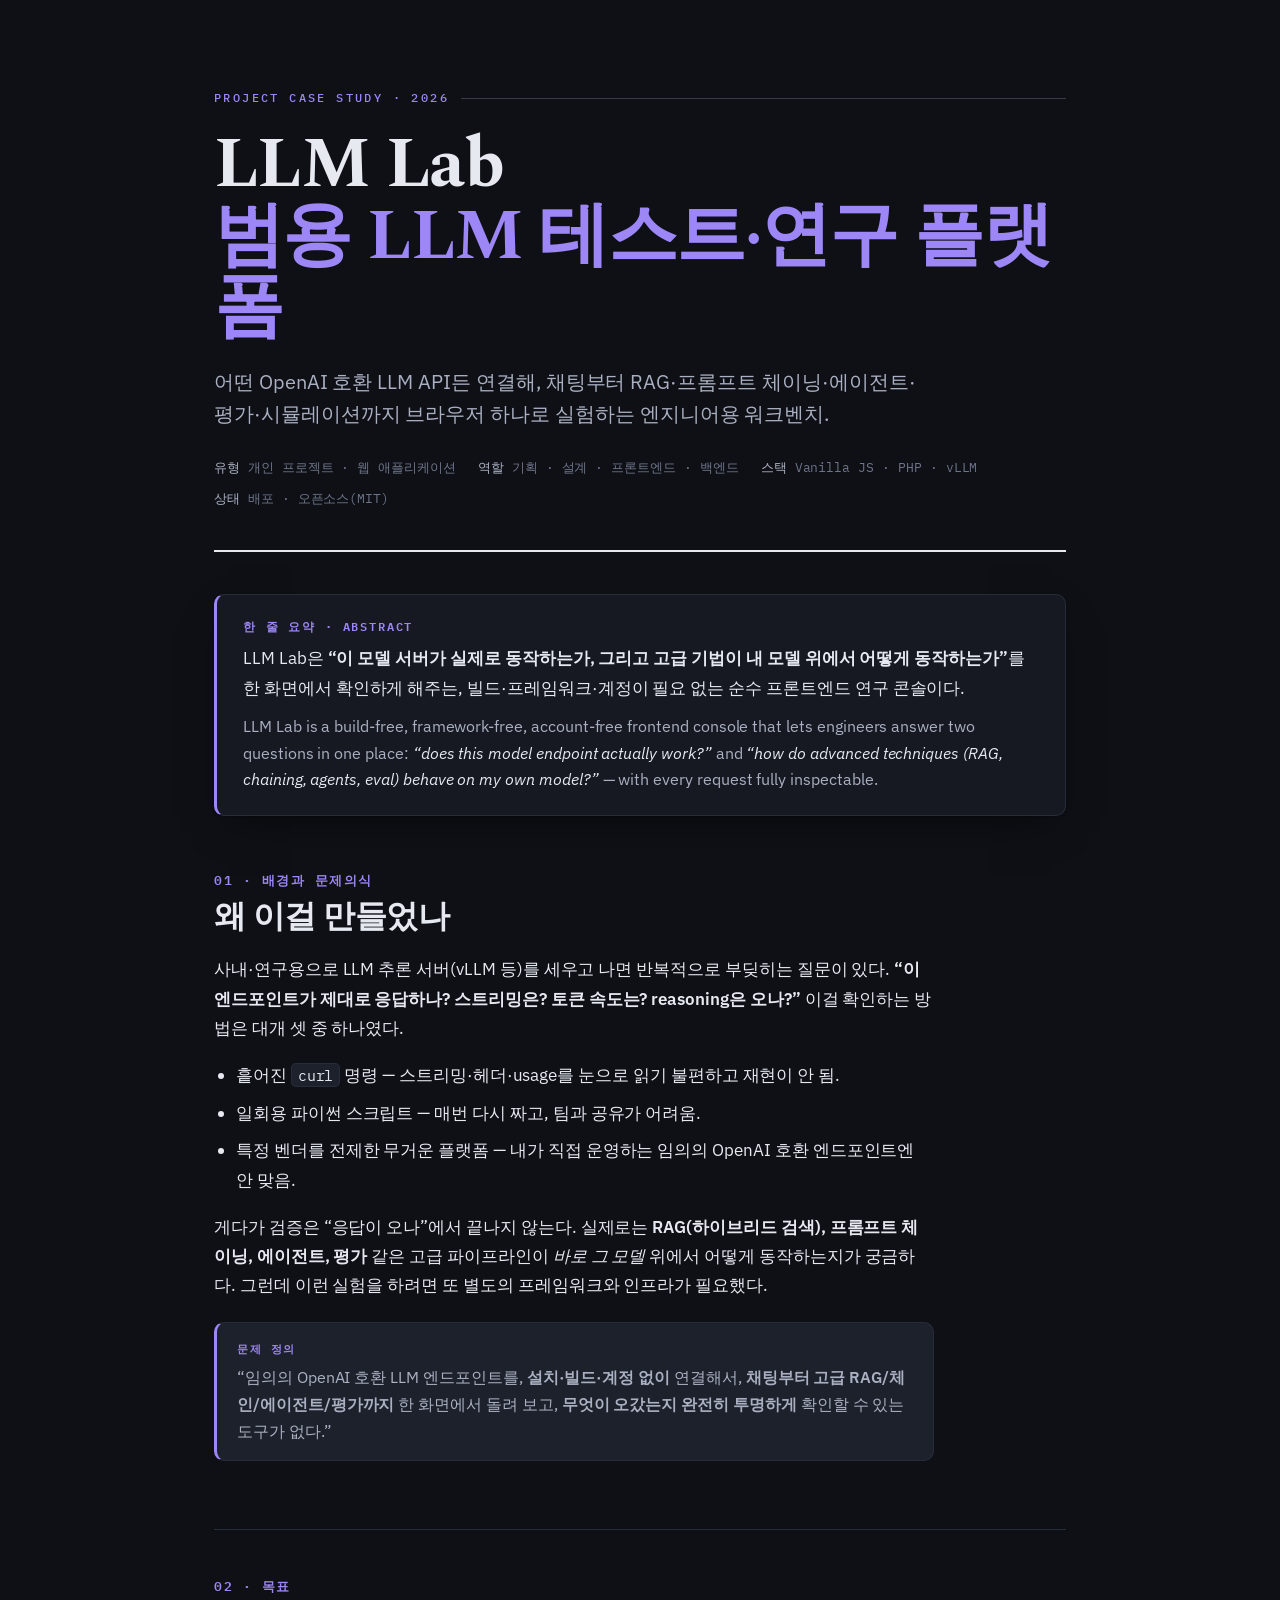
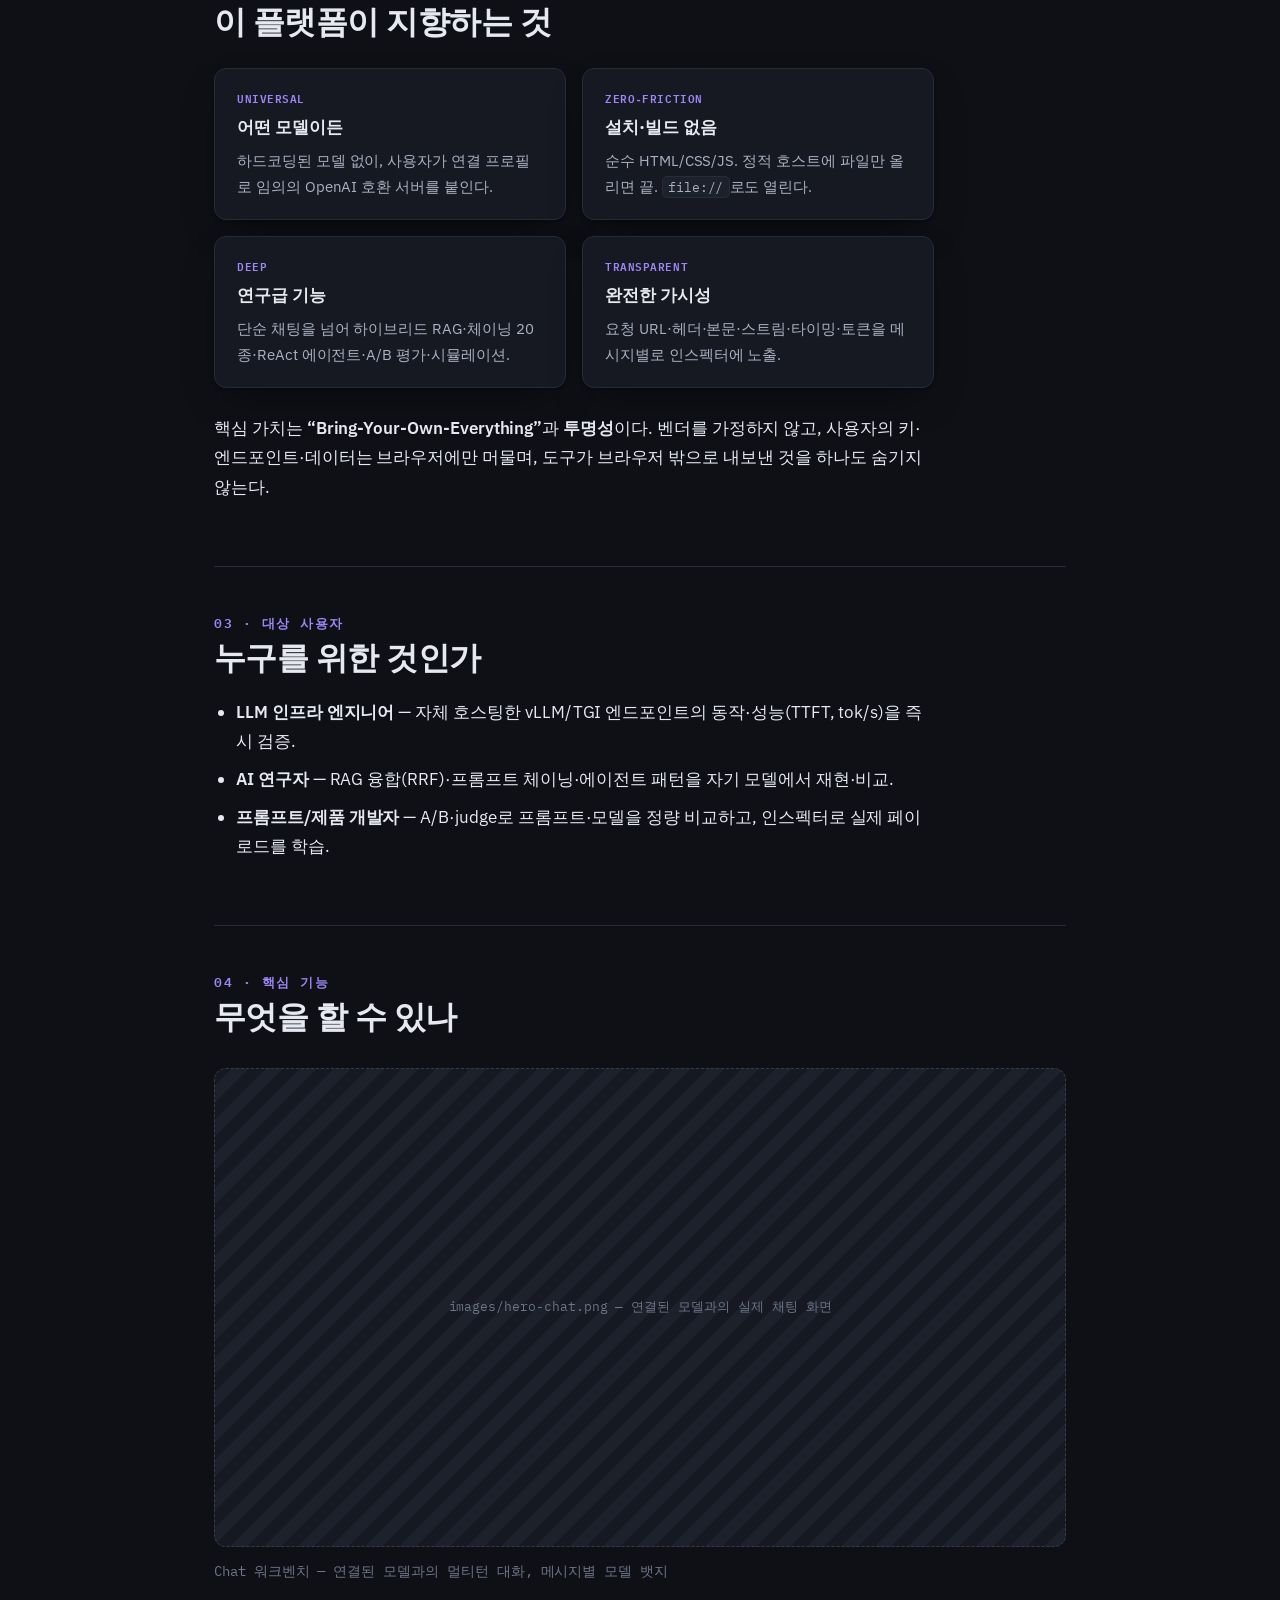
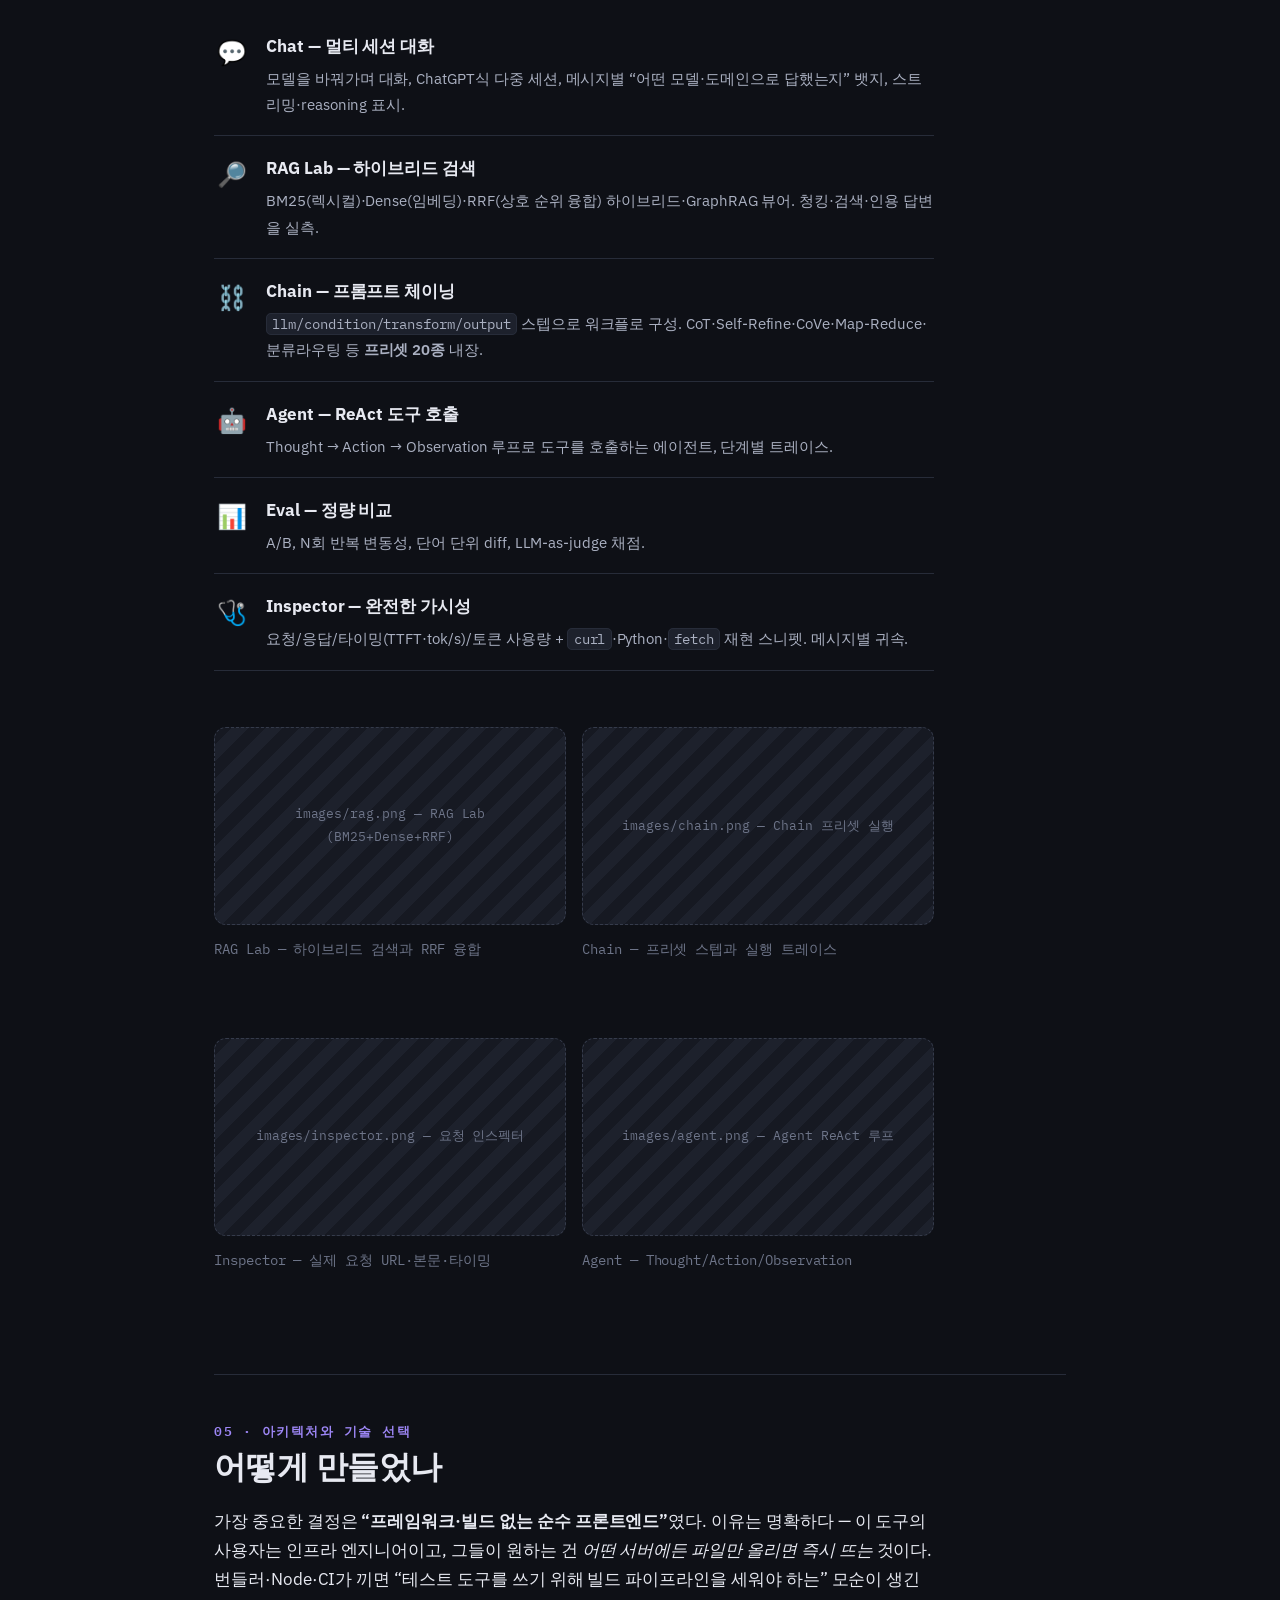
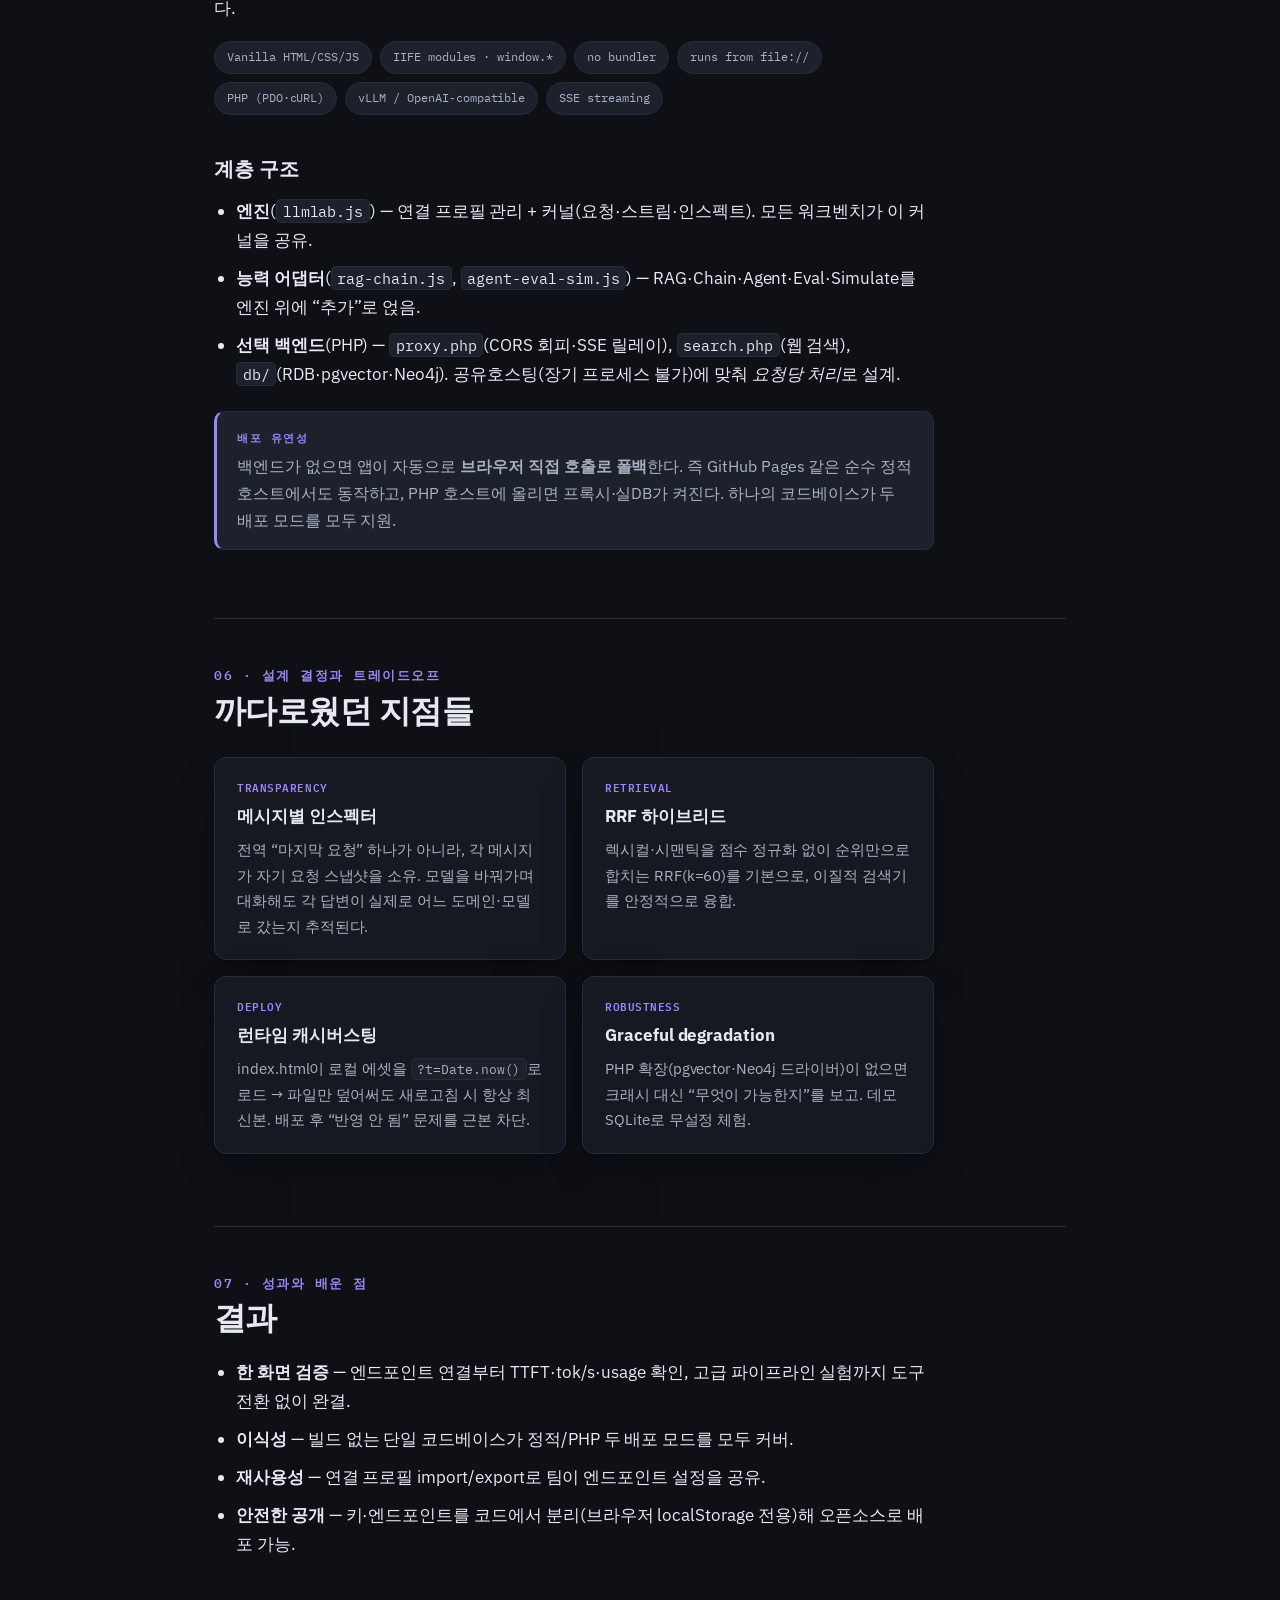
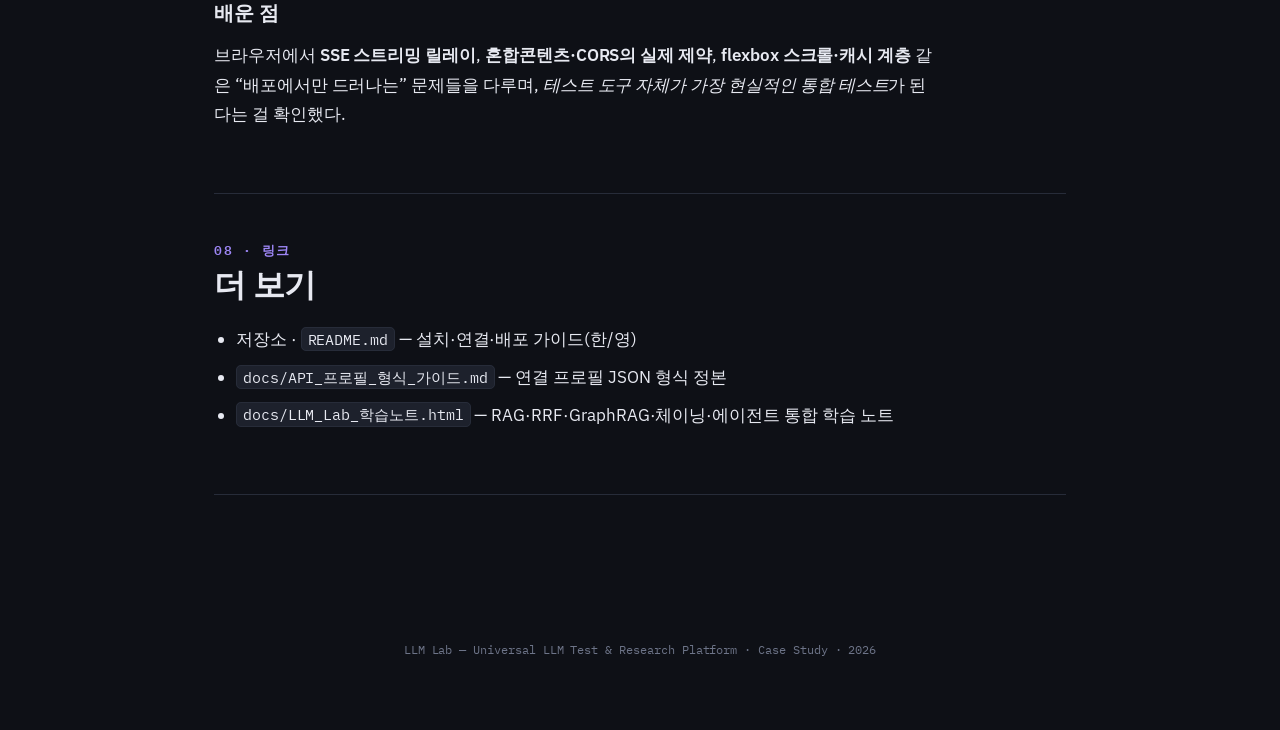
==== docs/CASE_STUDY.html @ c9012549 "Initial commit — LLM Lab: Universal LLM Test & Research Platform Pure-frontend, bring-your-own-key w" ====
<!doctype html>
<html lang="ko" data-theme="dark">
<head>
<meta charset="UTF-8">
<title>LLM Lab — 프로젝트 케이스 스터디</title>
<meta name="viewport" content="width=device-width, initial-scale=1">
<link rel="preconnect" href="https://fonts.googleapis.com">
<link rel="preconnect" href="https://fonts.gstatic.com" crossorigin>
<link rel="stylesheet" href="https://fonts.googleapis.com/css2?family=Spectral:ital,wght@0,400;0,500;0,600;0,700;1,400&family=IBM+Plex+Sans:wght@400;500;600&family=IBM+Plex+Mono:wght@400;500;600&display=swap">
<style>
  :root{
    --paper:#0e1016; --surface:#161922; --surface-2:#1d212c;
    --ink:#e7e9f1; --ink-soft:#aab0c1; --faint:#6d7488;
    --border:#272c39; --border-strong:#353b4b;
    --accent:#9d86f5; --accent-bg:rgba(157,134,245,.14); --accent-line:rgba(157,134,245,.34);
    --amber:#e0954a; --teal:#3ec2be; --good:#3ec489;
    --shadow:0 1px 2px rgba(0,0,0,.3),0 16px 40px -16px rgba(0,0,0,.6);
    --measure:72ch;
  }
  *{box-sizing:border-box;}
  html{-webkit-text-size-adjust:100%; scroll-behavior:smooth;}
  body{margin:0; background:var(--paper); color:var(--ink); font-family:"IBM Plex Sans",system-ui,sans-serif; font-size:17px; line-height:1.72; letter-spacing:-.003em; -webkit-font-smoothing:antialiased;}
  .wrap{max-width:900px; margin:0 auto; padding:0 24px;}
  header.top{padding:88px 0 40px; border-bottom:2px solid var(--ink);}
  .eyebrow{font-family:"IBM Plex Mono",monospace; font-size:12px; font-weight:500; letter-spacing:.2em; text-transform:uppercase; color:var(--accent); display:flex; align-items:center; gap:12px;}
  .eyebrow::after{content:""; height:1px; flex:1; background:var(--border-strong);}
  h1{font-family:"Spectral",serif; font-weight:700; font-size:clamp(2.6rem,7vw,4.4rem); line-height:1.02; letter-spacing:-.022em; margin:.3em 0 .3em; text-wrap:balance;}
  h1 .a{color:var(--accent);}
  .dek{font-size:1.22rem; line-height:1.6; color:var(--ink-soft); max-width:60ch; margin:0;}
  .meta{margin-top:28px; display:flex; flex-wrap:wrap; gap:10px 22px; font-family:"IBM Plex Mono",monospace; font-size:12.5px; color:var(--faint);}
  .meta b{color:var(--ink-soft); font-weight:500;}
  main{padding:8px 0 100px;}
  section{padding:46px 0; border-bottom:1px solid var(--border);}
  .kicker{font-family:"IBM Plex Mono",monospace; font-size:12.5px; font-weight:600; letter-spacing:.12em; text-transform:uppercase; color:var(--accent);}
  h2{font-family:"Spectral",serif; font-weight:600; font-size:2rem; line-height:1.14; letter-spacing:-.016em; margin:.25em 0 .6em; text-wrap:balance;}
  h3{font-family:"Spectral",serif; font-weight:600; font-size:1.28rem; margin:1.8em 0 .5em;}
  p{margin:0 0 1.05em; max-width:var(--measure);}
  strong{font-weight:600;} em{font-style:italic; color:var(--ink);}
  a{color:var(--accent); text-decoration:none; border-bottom:1px solid var(--accent-line);}
  code{font-family:"IBM Plex Mono",monospace; font-size:.9em; background:var(--surface-2); border:1px solid var(--border); border-radius:5px; padding:.08em .38em;}
  ul.body,ol.body{max-width:var(--measure); padding-left:22px; margin:0 0 1.05em;}
  ul.body li,ol.body li{margin-bottom:.5em;}
  .abstract{background:var(--surface); border:1px solid var(--border); border-left:3px solid var(--accent); border-radius:10px; padding:22px 26px; box-shadow:var(--shadow); margin:34px 0 8px;}
  .abstract .lab{font-family:"IBM Plex Mono",monospace; font-size:11.5px; font-weight:600; letter-spacing:.16em; text-transform:uppercase; color:var(--accent); margin-bottom:8px;}
  .abstract p{margin:0 0 .6em; max-width:none;}
  .abstract p:last-child{margin-bottom:0;}
  .abstract .en{color:var(--ink-soft); font-size:.97rem;}
  figure{margin:30px 0; max-width:var(--measure);}
  figure img{width:100%; height:auto; display:block; border:1px solid var(--border); border-radius:12px; box-shadow:var(--shadow); background:var(--surface-2);}
  figure.wide{max-width:none;}
  figcaption{font-size:.9rem; color:var(--faint); margin-top:12px; font-family:"IBM Plex Mono",monospace;}
  .imgph{width:100%; aspect-ratio:16/9; border:1px dashed var(--border-strong); border-radius:12px; background:repeating-linear-gradient(135deg,var(--surface) 0 12px,var(--surface-2) 12px 24px); display:flex; align-items:center; justify-content:center; color:var(--faint); font-family:"IBM Plex Mono",monospace; font-size:13px; text-align:center; padding:20px;}
  .grid2{display:grid; grid-template-columns:1fr 1fr; gap:16px; margin:26px 0; max-width:var(--measure);}
  @media(max-width:640px){.grid2{grid-template-columns:1fr;}}
  .card{background:var(--surface); border:1px solid var(--border); border-radius:12px; padding:20px 22px; box-shadow:var(--shadow);}
  .card .cn{font-family:"IBM Plex Mono",monospace; font-size:11px; letter-spacing:.05em; text-transform:uppercase; color:var(--accent); font-weight:600;}
  .card h4{margin:5px 0 6px; font-size:1.05rem;}
  .card p{margin:0; font-size:.93rem; color:var(--ink-soft); max-width:none;}
  .pills{display:flex; flex-wrap:wrap; gap:8px; margin:18px 0; max-width:var(--measure);}
  .pill{font-family:"IBM Plex Mono",monospace; font-size:12px; padding:5px 12px; border-radius:20px; background:var(--surface-2); border:1px solid var(--border); color:var(--ink-soft);}
  .note{background:var(--surface-2); border:1px solid var(--border); border-left:3px solid var(--accent); border-radius:10px; padding:16px 20px; margin:22px 0; max-width:var(--measure); font-size:.97rem; color:var(--ink-soft);}
  .note .lab{font-family:"IBM Plex Mono",monospace; font-size:11px; font-weight:600; letter-spacing:.14em; text-transform:uppercase; color:var(--accent); margin-bottom:6px;}
  .feat{display:flex; gap:16px; padding:18px 0; border-bottom:1px solid var(--border); max-width:var(--measure);}
  .feat:last-child{border-bottom:none;}
  .feat .ic{font-size:1.5rem; flex:none; width:36px; text-align:center;}
  .feat h4{margin:0 0 4px; font-size:1.06rem;}
  .feat p{margin:0; font-size:.95rem; color:var(--ink-soft); max-width:none;}
  .timeline{max-width:var(--measure); margin:20px 0;}
  .tl{display:flex; gap:16px; padding:10px 0;}
  .tl .n{font-family:"IBM Plex Mono",monospace; color:var(--accent); font-weight:600; flex:none; width:2.2em;}
  .tl .t{color:var(--ink-soft); font-size:.96rem;}
  footer{padding:44px 0 70px; color:var(--faint); font-family:"IBM Plex Mono",monospace; font-size:12px; text-align:center; line-height:1.8;}
  :focus-visible{outline:2px solid var(--accent); outline-offset:2px; border-radius:3px;}
</style>
</head>
<body>
<div class="wrap">
  <header class="top">
    <div class="eyebrow">Project Case Study · 2026</div>
    <h1>LLM Lab<br><span class="a">범용 LLM 테스트·연구 플랫폼</span></h1>
    <p class="dek">어떤 OpenAI 호환 LLM API든 연결해, 채팅부터 RAG·프롬프트 체이닝·에이전트·평가·시뮬레이션까지 브라우저 하나로 실험하는 엔지니어용 워크벤치.</p>
    <div class="meta">
      <span><b>유형</b> 개인 프로젝트 · 웹 애플리케이션</span>
      <span><b>역할</b> 기획 · 설계 · 프론트엔드 · 백엔드</span>
      <span><b>스택</b> Vanilla JS · PHP · vLLM</span>
      <span><b>상태</b> 배포 · 오픈소스(MIT)</span>
    </div>
  </header>

  <main>
    <div class="abstract">
      <div class="lab">한 줄 요약 · Abstract</div>
      <p>LLM Lab은 <strong>“이 모델 서버가 실제로 동작하는가, 그리고 고급 기법이 내 모델 위에서 어떻게 동작하는가”</strong>를 한 화면에서 확인하게 해주는, 빌드·프레임워크·계정이 필요 없는 순수 프론트엔드 연구 콘솔이다.</p>
      <p class="en">LLM Lab is a build‑free, framework‑free, account‑free frontend console that lets engineers answer two questions in one place: <em>“does this model endpoint actually work?”</em> and <em>“how do advanced techniques (RAG, chaining, agents, eval) behave on my own model?”</em> — with every request fully inspectable.</p>
    </div>

    <section>
      <div class="kicker">01 · 배경과 문제의식</div>
      <h2>왜 이걸 만들었나</h2>
      <p>사내·연구용으로 LLM 추론 서버(vLLM 등)를 세우고 나면 반복적으로 부딪히는 질문이 있다. <strong>“이 엔드포인트가 제대로 응답하나? 스트리밍은? 토큰 속도는? reasoning은 오나?”</strong> 이걸 확인하는 방법은 대개 셋 중 하나였다.</p>
      <ul class="body">
        <li>흩어진 <code>curl</code> 명령 — 스트리밍·헤더·usage를 눈으로 읽기 불편하고 재현이 안 됨.</li>
        <li>일회용 파이썬 스크립트 — 매번 다시 짜고, 팀과 공유가 어려움.</li>
        <li>특정 벤더를 전제한 무거운 플랫폼 — 내가 직접 운영하는 임의의 OpenAI 호환 엔드포인트엔 안 맞음.</li>
      </ul>
      <p>게다가 검증은 “응답이 오나”에서 끝나지 않는다. 실제로는 <strong>RAG(하이브리드 검색), 프롬프트 체이닝, 에이전트, 평가</strong> 같은 고급 파이프라인이 <em>바로 그 모델</em> 위에서 어떻게 동작하는지가 궁금하다. 그런데 이런 실험을 하려면 또 별도의 프레임워크와 인프라가 필요했다.</p>
      <div class="note"><div class="lab">문제 정의</div>“임의의 OpenAI 호환 LLM 엔드포인트를, <strong>설치·빌드·계정 없이</strong> 연결해서, <strong>채팅부터 고급 RAG/체인/에이전트/평가까지</strong> 한 화면에서 돌려 보고, <strong>무엇이 오갔는지 완전히 투명하게</strong> 확인할 수 있는 도구가 없다.”</div>
    </section>

    <section>
      <div class="kicker">02 · 목표</div>
      <h2>이 플랫폼이 지향하는 것</h2>
      <div class="grid2">
        <div class="card"><div class="cn">Universal</div><h4>어떤 모델이든</h4><p>하드코딩된 모델 없이, 사용자가 연결 프로필로 임의의 OpenAI 호환 서버를 붙인다.</p></div>
        <div class="card"><div class="cn">Zero‑friction</div><h4>설치·빌드 없음</h4><p>순수 HTML/CSS/JS. 정적 호스트에 파일만 올리면 끝. <code>file://</code>로도 열린다.</p></div>
        <div class="card"><div class="cn">Deep</div><h4>연구급 기능</h4><p>단순 채팅을 넘어 하이브리드 RAG·체이닝 20종·ReAct 에이전트·A/B 평가·시뮬레이션.</p></div>
        <div class="card"><div class="cn">Transparent</div><h4>완전한 가시성</h4><p>요청 URL·헤더·본문·스트림·타이밍·토큰을 메시지별로 인스펙터에 노출.</p></div>
      </div>
      <p>핵심 가치는 <strong>“Bring‑Your‑Own‑Everything”</strong>과 <strong>투명성</strong>이다. 벤더를 가정하지 않고, 사용자의 키·엔드포인트·데이터는 브라우저에만 머물며, 도구가 브라우저 밖으로 내보낸 것을 하나도 숨기지 않는다.</p>
    </section>

    <section>
      <div class="kicker">03 · 대상 사용자</div>
      <h2>누구를 위한 것인가</h2>
      <ul class="body">
        <li><strong>LLM 인프라 엔지니어</strong> — 자체 호스팅한 vLLM/TGI 엔드포인트의 동작·성능(TTFT, tok/s)을 즉시 검증.</li>
        <li><strong>AI 연구자</strong> — RAG 융합(RRF)·프롬프트 체이닝·에이전트 패턴을 자기 모델에서 재현·비교.</li>
        <li><strong>프롬프트/제품 개발자</strong> — A/B·judge로 프롬프트·모델을 정량 비교하고, 인스펙터로 실제 페이로드를 학습.</li>
      </ul>
    </section>

    <section>
      <div class="kicker">04 · 핵심 기능</div>
      <h2>무엇을 할 수 있나</h2>

      <figure class="wide">
        <img src="images/hero-chat.png" alt="연결된 모델과의 실제 채팅" onerror="this.outerHTML='&lt;div class=\'imgph\'&gt;images/hero-chat.png — 연결된 모델과의 실제 채팅 화면&lt;/div&gt;'">
        <figcaption>Chat 워크벤치 — 연결된 모델과의 멀티턴 대화, 메시지별 모델 뱃지</figcaption>
      </figure>

      <div class="feat"><div class="ic">💬</div><div><h4>Chat — 멀티 세션 대화</h4><p>모델을 바꿔가며 대화, ChatGPT식 다중 세션, 메시지별 “어떤 모델·도메인으로 답했는지” 뱃지, 스트리밍·reasoning 표시.</p></div></div>
      <div class="feat"><div class="ic">🔎</div><div><h4>RAG Lab — 하이브리드 검색</h4><p>BM25(렉시컬)·Dense(임베딩)·RRF(상호 순위 융합) 하이브리드·GraphRAG 뷰어. 청킹·검색·인용 답변을 실측.</p></div></div>
      <div class="feat"><div class="ic">⛓️</div><div><h4>Chain — 프롬프트 체이닝</h4><p><code>llm/condition/transform/output</code> 스텝으로 워크플로 구성. CoT·Self‑Refine·CoVe·Map‑Reduce·분류라우팅 등 <strong>프리셋 20종</strong> 내장.</p></div></div>
      <div class="feat"><div class="ic">🤖</div><div><h4>Agent — ReAct 도구 호출</h4><p>Thought → Action → Observation 루프로 도구를 호출하는 에이전트, 단계별 트레이스.</p></div></div>
      <div class="feat"><div class="ic">📊</div><div><h4>Eval — 정량 비교</h4><p>A/B, N회 반복 변동성, 단어 단위 diff, LLM‑as‑judge 채점.</p></div></div>
      <div class="feat"><div class="ic">🩺</div><div><h4>Inspector — 완전한 가시성</h4><p>요청/응답/타이밍(TTFT·tok/s)/토큰 사용량 + <code>curl</code>·Python·<code>fetch</code> 재현 스니펫. 메시지별 귀속.</p></div></div>

      <div class="grid2">
        <figure><img src="images/rag.png" alt="RAG Lab 하이브리드 검색" onerror="this.outerHTML='&lt;div class=\'imgph\'&gt;images/rag.png — RAG Lab (BM25+Dense+RRF)&lt;/div&gt;'"><figcaption>RAG Lab — 하이브리드 검색과 RRF 융합</figcaption></figure>
        <figure><img src="images/chain.png" alt="프롬프트 체이닝" onerror="this.outerHTML='&lt;div class=\'imgph\'&gt;images/chain.png — Chain 프리셋 실행&lt;/div&gt;'"><figcaption>Chain — 프리셋 스텝과 실행 트레이스</figcaption></figure>
        <figure><img src="images/inspector.png" alt="요청 인스펙터" onerror="this.outerHTML='&lt;div class=\'imgph\'&gt;images/inspector.png — 요청 인스펙터&lt;/div&gt;'"><figcaption>Inspector — 실제 요청 URL·본문·타이밍</figcaption></figure>
        <figure><img src="images/agent.png" alt="에이전트" onerror="this.outerHTML='&lt;div class=\'imgph\'&gt;images/agent.png — Agent ReAct 루프&lt;/div&gt;'"><figcaption>Agent — Thought/Action/Observation</figcaption></figure>
      </div>
    </section>

    <section>
      <div class="kicker">05 · 아키텍처와 기술 선택</div>
      <h2>어떻게 만들었나</h2>
      <p>가장 중요한 결정은 <strong>“프레임워크·빌드 없는 순수 프론트엔드”</strong>였다. 이유는 명확하다 — 이 도구의 사용자는 인프라 엔지니어이고, 그들이 원하는 건 <em>어떤 서버에든 파일만 올리면 즉시 뜨는</em> 것이다. 번들러·Node·CI가 끼면 “테스트 도구를 쓰기 위해 빌드 파이프라인을 세워야 하는” 모순이 생긴다.</p>
      <div class="pills">
        <span class="pill">Vanilla HTML/CSS/JS</span><span class="pill">IIFE modules · window.*</span><span class="pill">no bundler</span><span class="pill">runs from file://</span><span class="pill">PHP (PDO·cURL)</span><span class="pill">vLLM / OpenAI‑compatible</span><span class="pill">SSE streaming</span>
      </div>
      <h3>계층 구조</h3>
      <ul class="body">
        <li><strong>엔진</strong>(<code>llmlab.js</code>) — 연결 프로필 관리 + 커널(요청·스트림·인스펙트). 모든 워크벤치가 이 커널을 공유.</li>
        <li><strong>능력 어댑터</strong>(<code>rag-chain.js</code>, <code>agent-eval-sim.js</code>) — RAG·Chain·Agent·Eval·Simulate를 엔진 위에 “추가”로 얹음.</li>
        <li><strong>선택 백엔드</strong>(PHP) — <code>proxy.php</code>(CORS 회피·SSE 릴레이), <code>search.php</code>(웹 검색), <code>db/</code>(RDB·pgvector·Neo4j). 공유호스팅(장기 프로세스 불가)에 맞춰 <em>요청당 처리</em>로 설계.</li>
      </ul>
      <div class="note"><div class="lab">배포 유연성</div>백엔드가 없으면 앱이 자동으로 <strong>브라우저 직접 호출로 폴백</strong>한다. 즉 GitHub Pages 같은 순수 정적 호스트에서도 동작하고, PHP 호스트에 올리면 프록시·실DB가 켜진다. 하나의 코드베이스가 두 배포 모드를 모두 지원.</div>
    </section>

    <section>
      <div class="kicker">06 · 설계 결정과 트레이드오프</div>
      <h2>까다로웠던 지점들</h2>
      <div class="grid2">
        <div class="card"><div class="cn">Transparency</div><h4>메시지별 인스펙터</h4><p>전역 “마지막 요청” 하나가 아니라, 각 메시지가 자기 요청 스냅샷을 소유. 모델을 바꿔가며 대화해도 각 답변이 실제로 어느 도메인·모델로 갔는지 추적된다.</p></div>
        <div class="card"><div class="cn">Retrieval</div><h4>RRF 하이브리드</h4><p>렉시컬·시맨틱을 점수 정규화 없이 순위만으로 합치는 RRF(k=60)를 기본으로, 이질적 검색기를 안정적으로 융합.</p></div>
        <div class="card"><div class="cn">Deploy</div><h4>런타임 캐시버스팅</h4><p>index.html이 로컬 에셋을 <code>?t=Date.now()</code>로 로드 → 파일만 덮어써도 새로고침 시 항상 최신본. 배포 후 “반영 안 됨” 문제를 근본 차단.</p></div>
        <div class="card"><div class="cn">Robustness</div><h4>Graceful degradation</h4><p>PHP 확장(pgvector·Neo4j 드라이버)이 없으면 크래시 대신 “무엇이 가능한지”를 보고. 데모 SQLite로 무설정 체험.</p></div>
      </div>
    </section>

    <section>
      <div class="kicker">07 · 성과와 배운 점</div>
      <h2>결과</h2>
      <ul class="body">
        <li><strong>한 화면 검증</strong> — 엔드포인트 연결부터 TTFT·tok/s·usage 확인, 고급 파이프라인 실험까지 도구 전환 없이 완결.</li>
        <li><strong>이식성</strong> — 빌드 없는 단일 코드베이스가 정적/PHP 두 배포 모드를 모두 커버.</li>
        <li><strong>재사용성</strong> — 연결 프로필 import/export로 팀이 엔드포인트 설정을 공유.</li>
        <li><strong>안전한 공개</strong> — 키·엔드포인트를 코드에서 분리(브라우저 localStorage 전용)해 오픈소스로 배포 가능.</li>
      </ul>
      <h3>배운 점</h3>
      <p>브라우저에서 <strong>SSE 스트리밍 릴레이</strong>, <strong>혼합콘텐츠·CORS의 실제 제약</strong>, <strong>flexbox 스크롤·캐시 계층</strong> 같은 “배포에서만 드러나는” 문제들을 다루며, <em>테스트 도구 자체가 가장 현실적인 통합 테스트</em>가 된다는 걸 확인했다.</p>
    </section>

    <section>
      <div class="kicker">08 · 링크</div>
      <h2>더 보기</h2>
      <ul class="body">
        <li>저장소 · <code>README.md</code> — 설치·연결·배포 가이드(한/영)</li>
        <li><code>docs/API_프로필_형식_가이드.md</code> — 연결 프로필 JSON 형식 정본</li>
        <li><code>docs/LLM_Lab_학습노트.html</code> — RAG·RRF·GraphRAG·체이닝·에이전트 통합 학습 노트</li>
      </ul>
    </section>
  </main>

  <footer>LLM Lab — Universal LLM Test &amp; Research Platform · Case Study · 2026</footer>
</div>
</body>
</html>
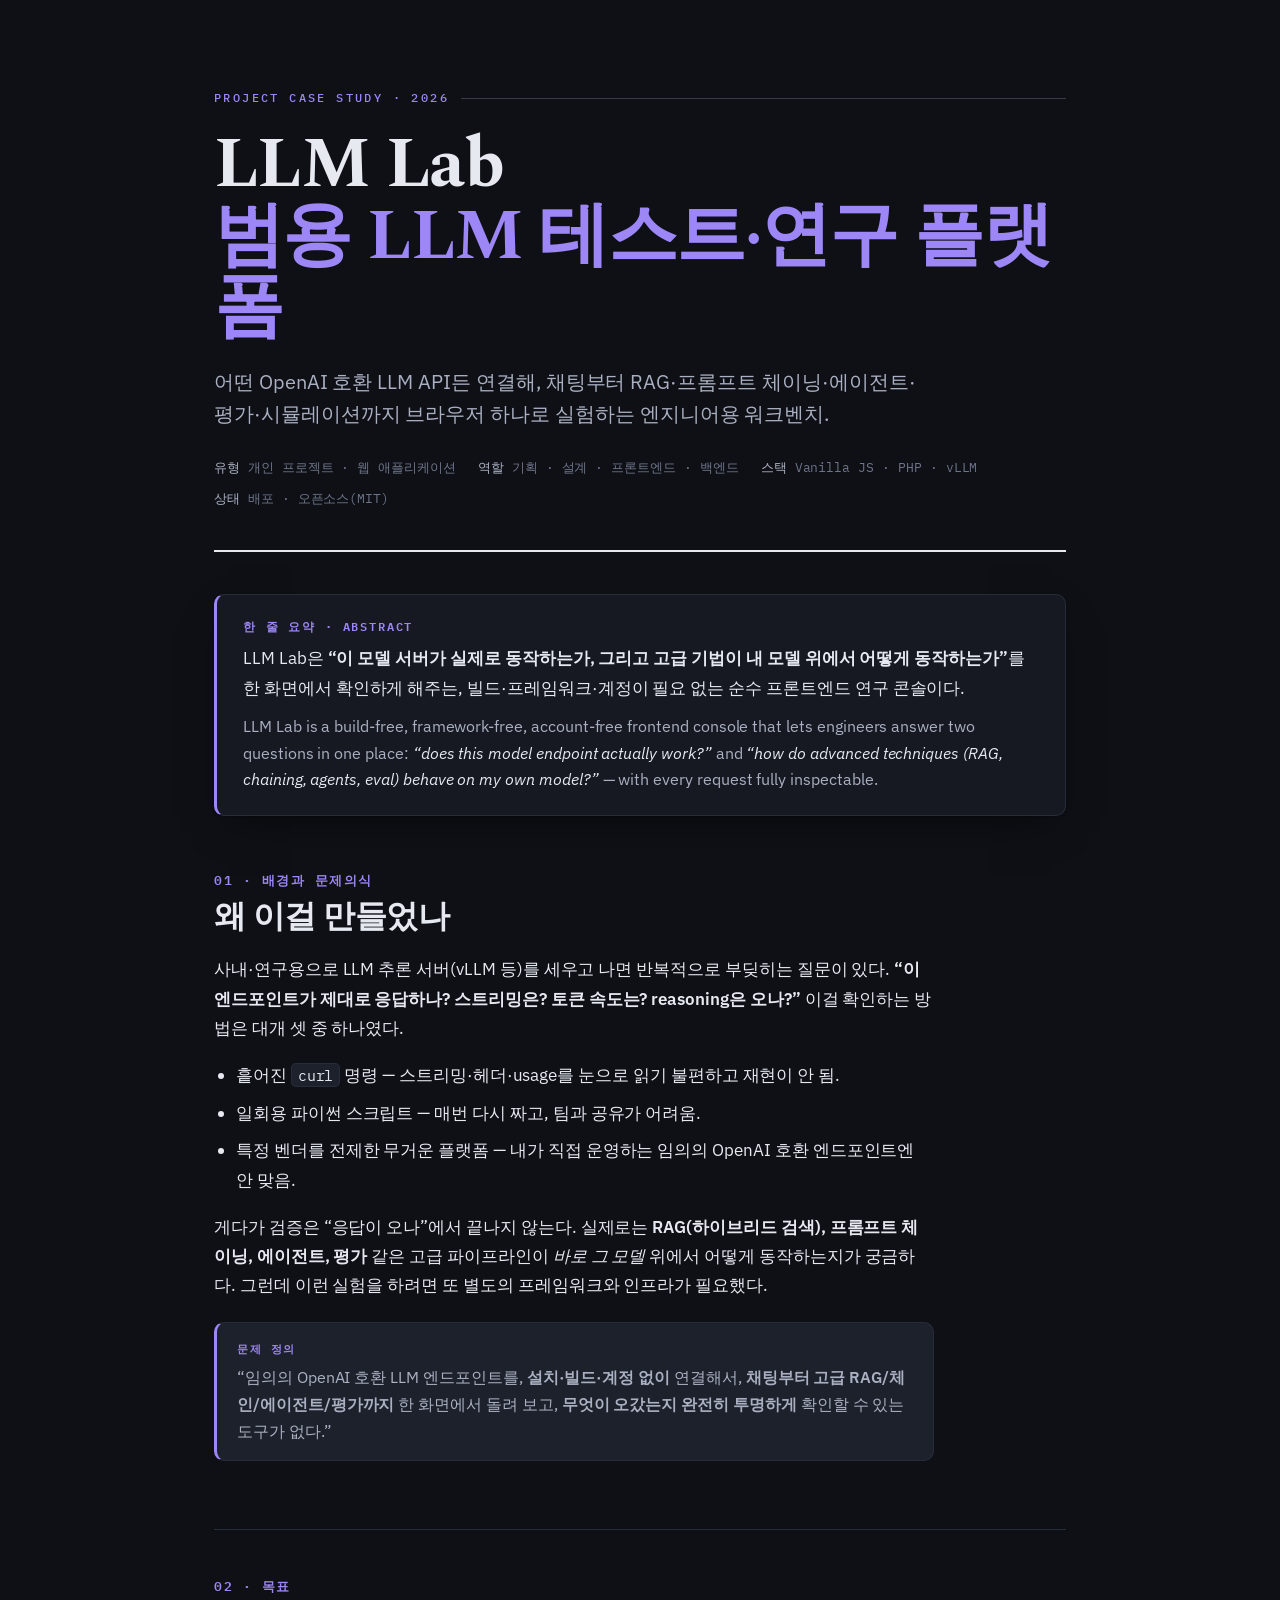
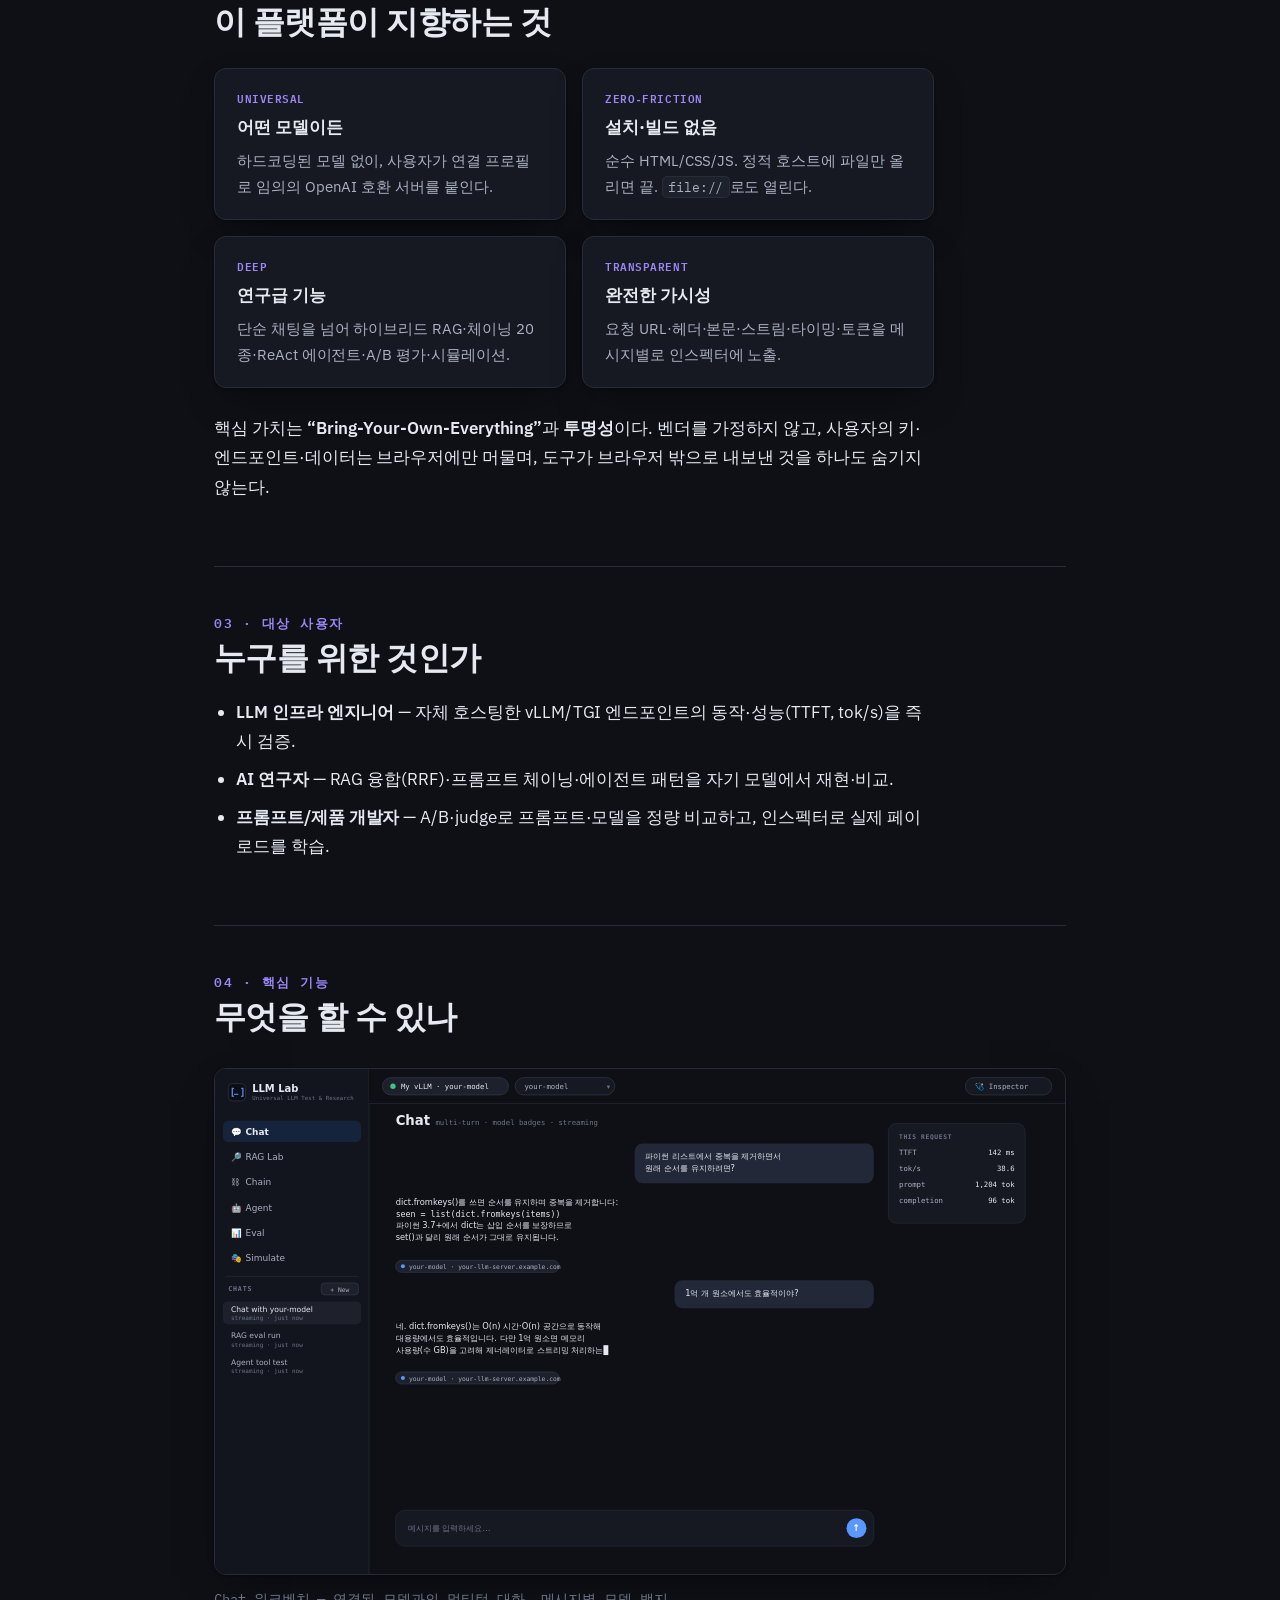
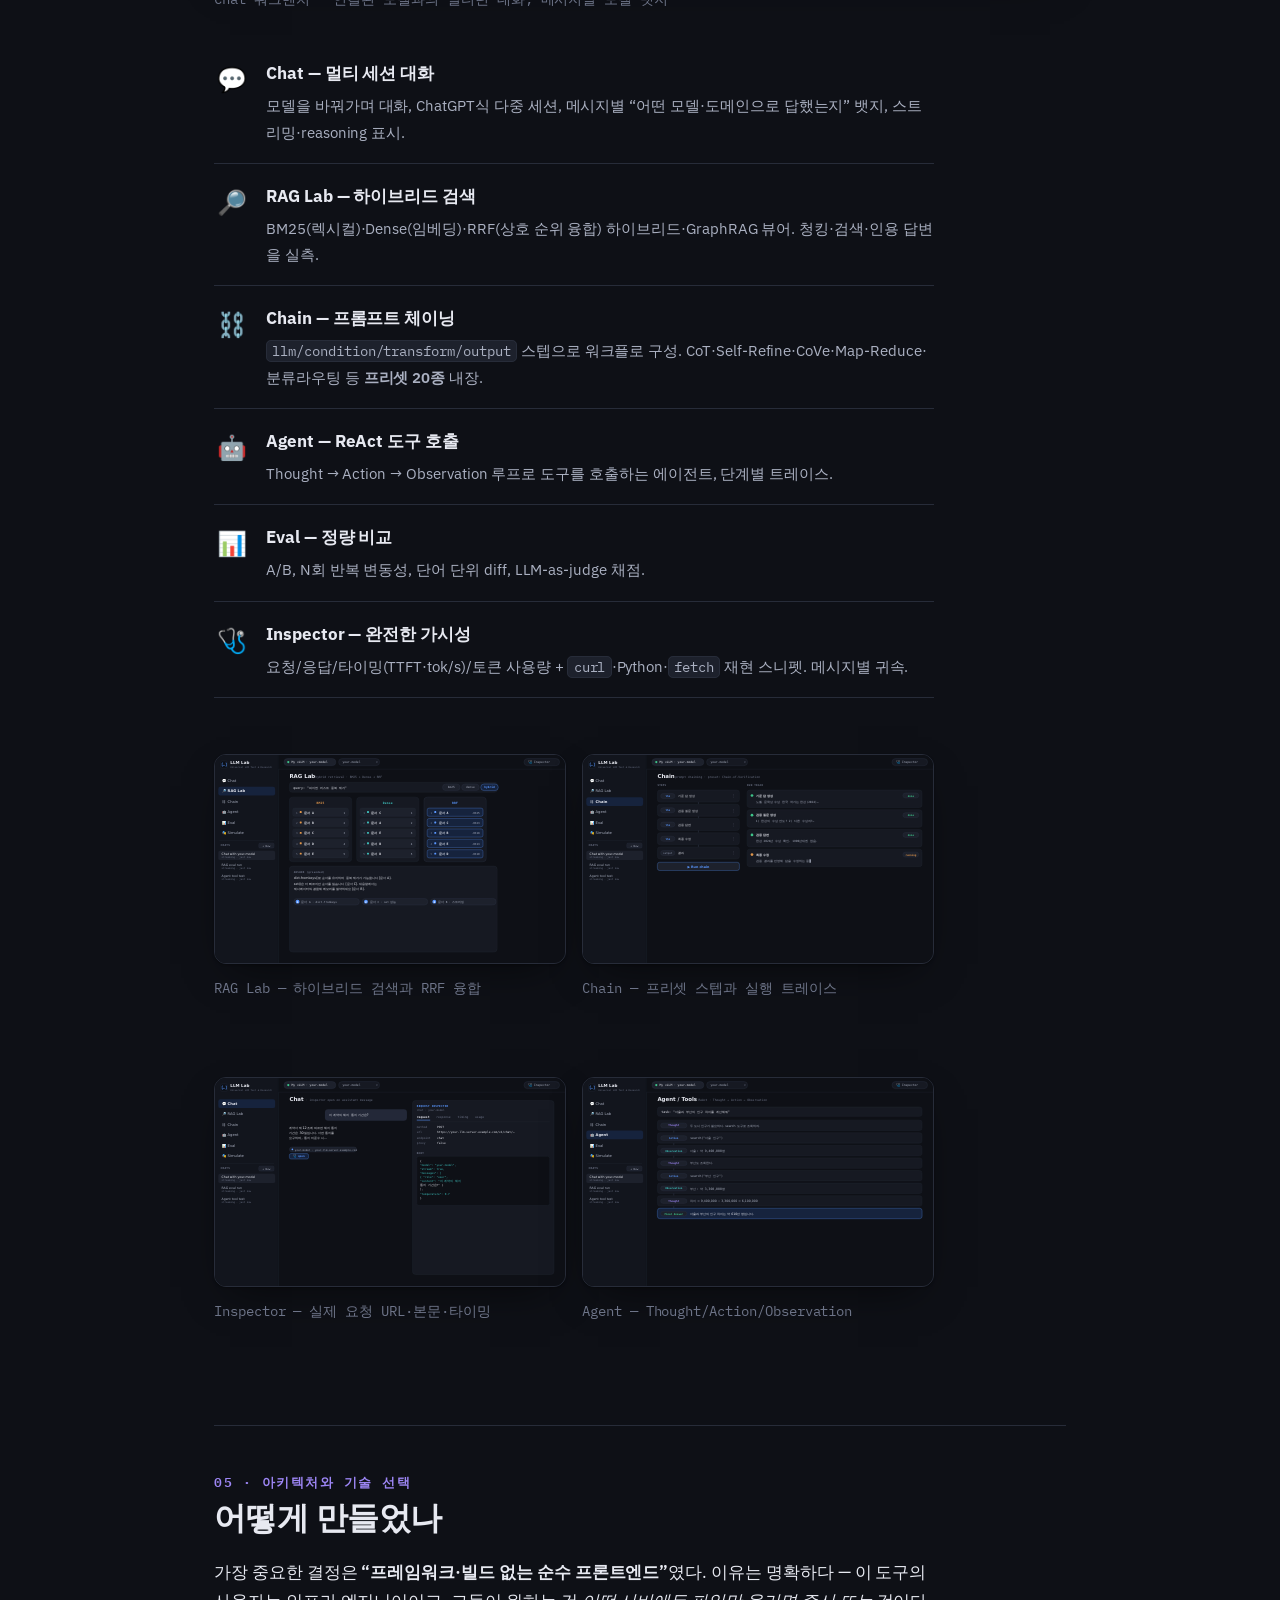
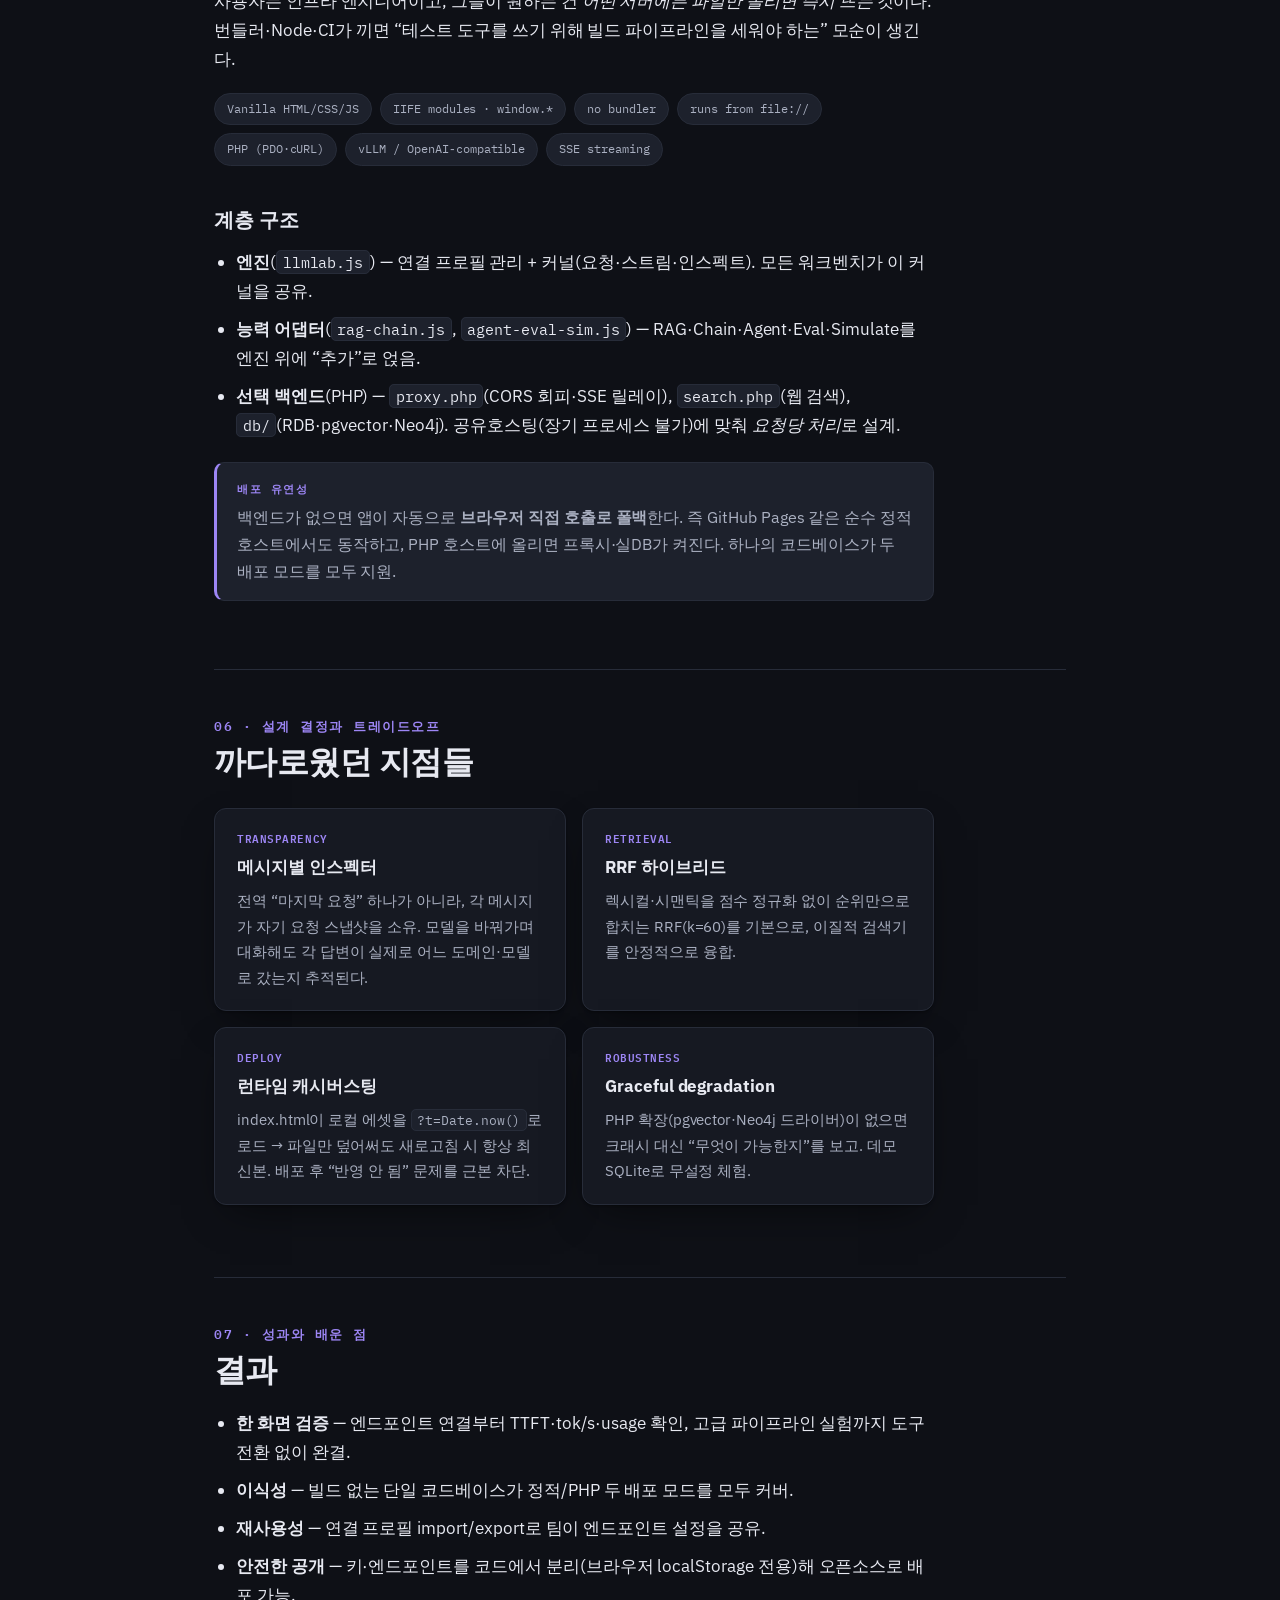
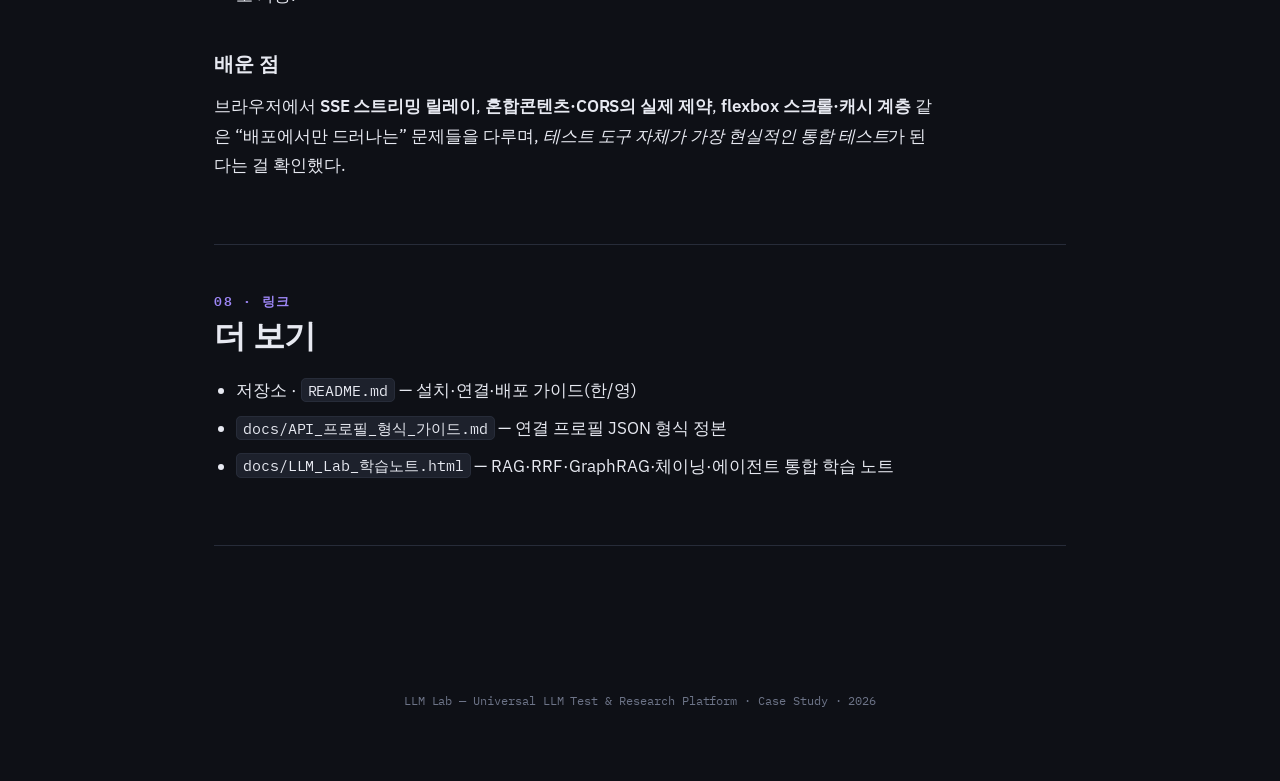
==== commit 4cc5cf77: "Add illustrative UI mockups for each workbench; reference SVG images in README and case study" ====
--- a/docs/CASE_STUDY.html
+++ b/docs/CASE_STUDY.html
@@ -134,7 +134,7 @@
       <h2>무엇을 할 수 있나</h2>
 
       <figure class="wide">
-        <img src="images/hero-chat.png" alt="연결된 모델과의 실제 채팅" onerror="this.outerHTML='&lt;div class=\'imgph\'&gt;images/hero-chat.png — 연결된 모델과의 실제 채팅 화면&lt;/div&gt;'">
+        <img src="images/hero-chat.svg" alt="연결된 모델과의 실제 채팅" onerror="this.outerHTML='&lt;div class=\'imgph\'&gt;images/hero-chat.svg — 연결된 모델과의 실제 채팅 화면&lt;/div&gt;'">
         <figcaption>Chat 워크벤치 — 연결된 모델과의 멀티턴 대화, 메시지별 모델 뱃지</figcaption>
       </figure>
 
@@ -146,10 +146,10 @@
       <div class="feat"><div class="ic">🩺</div><div><h4>Inspector — 완전한 가시성</h4><p>요청/응답/타이밍(TTFT·tok/s)/토큰 사용량 + <code>curl</code>·Python·<code>fetch</code> 재현 스니펫. 메시지별 귀속.</p></div></div>
 
       <div class="grid2">
-        <figure><img src="images/rag.png" alt="RAG Lab 하이브리드 검색" onerror="this.outerHTML='&lt;div class=\'imgph\'&gt;images/rag.png — RAG Lab (BM25+Dense+RRF)&lt;/div&gt;'"><figcaption>RAG Lab — 하이브리드 검색과 RRF 융합</figcaption></figure>
-        <figure><img src="images/chain.png" alt="프롬프트 체이닝" onerror="this.outerHTML='&lt;div class=\'imgph\'&gt;images/chain.png — Chain 프리셋 실행&lt;/div&gt;'"><figcaption>Chain — 프리셋 스텝과 실행 트레이스</figcaption></figure>
-        <figure><img src="images/inspector.png" alt="요청 인스펙터" onerror="this.outerHTML='&lt;div class=\'imgph\'&gt;images/inspector.png — 요청 인스펙터&lt;/div&gt;'"><figcaption>Inspector — 실제 요청 URL·본문·타이밍</figcaption></figure>
-        <figure><img src="images/agent.png" alt="에이전트" onerror="this.outerHTML='&lt;div class=\'imgph\'&gt;images/agent.png — Agent ReAct 루프&lt;/div&gt;'"><figcaption>Agent — Thought/Action/Observation</figcaption></figure>
+        <figure><img src="images/rag.svg" alt="RAG Lab 하이브리드 검색" onerror="this.outerHTML='&lt;div class=\'imgph\'&gt;images/rag.svg — RAG Lab (BM25+Dense+RRF)&lt;/div&gt;'"><figcaption>RAG Lab — 하이브리드 검색과 RRF 융합</figcaption></figure>
+        <figure><img src="images/chain.svg" alt="프롬프트 체이닝" onerror="this.outerHTML='&lt;div class=\'imgph\'&gt;images/chain.svg — Chain 프리셋 실행&lt;/div&gt;'"><figcaption>Chain — 프리셋 스텝과 실행 트레이스</figcaption></figure>
+        <figure><img src="images/inspector.svg" alt="요청 인스펙터" onerror="this.outerHTML='&lt;div class=\'imgph\'&gt;images/inspector.svg — 요청 인스펙터&lt;/div&gt;'"><figcaption>Inspector — 실제 요청 URL·본문·타이밍</figcaption></figure>
+        <figure><img src="images/agent.svg" alt="에이전트" onerror="this.outerHTML='&lt;div class=\'imgph\'&gt;images/agent.svg — Agent ReAct 루프&lt;/div&gt;'"><figcaption>Agent — Thought/Action/Observation</figcaption></figure>
       </div>
     </section>
 
